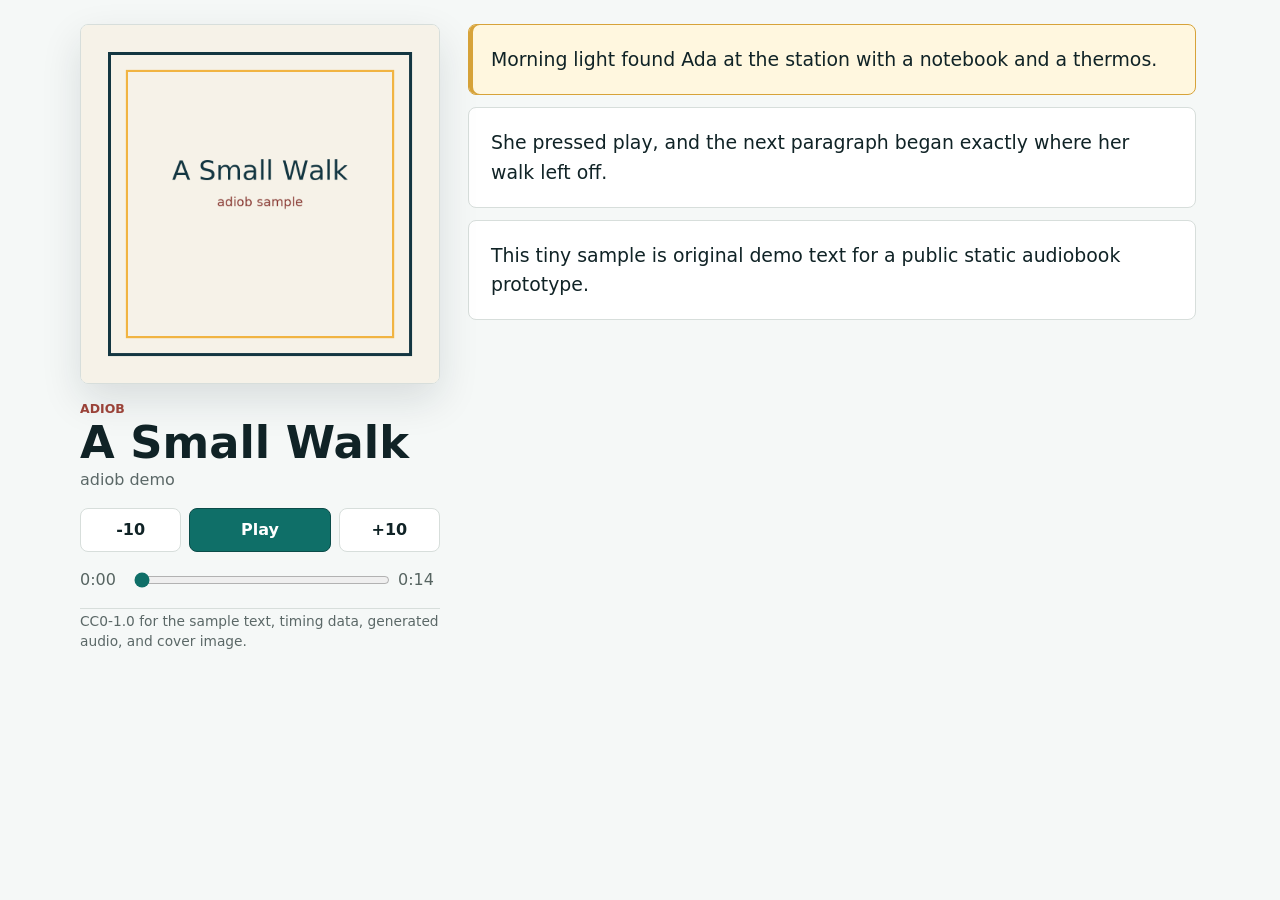
==== index.html @ 16d813bc "feat: add static audiobook prototype" ====
<!doctype html>
<html lang="en">
  <head>
    <meta charset="utf-8" />
    <meta name="viewport" content="width=device-width, initial-scale=1" />
    <meta name="color-scheme" content="light" />
    <title>adiob</title>
    <link rel="stylesheet" href="src/style.css" />
  </head>
  <body>
    <main class="shell">
      <section class="reader" aria-labelledby="book-title">
        <aside class="panel">
          <img id="cover" class="cover" alt="" width="320" height="320" />
          <div class="book-meta">
            <p class="kicker">adiob</p>
            <h1 id="book-title">Loading</h1>
            <p id="book-author"></p>
          </div>
          <audio id="audio" preload="metadata"></audio>
          <div class="transport" aria-label="Playback controls">
            <button id="back" type="button" aria-label="Back 10 seconds">-10</button>
            <button id="play" type="button">Play</button>
            <button id="forward" type="button" aria-label="Forward 10 seconds">+10</button>
          </div>
          <div class="timeline">
            <span id="current-time">0:00</span>
            <input id="scrub" type="range" min="0" max="0" step="0.01" value="0" aria-label="Timeline" />
            <span id="duration">0:00</span>
          </div>
          <p id="book-license" class="license"></p>
        </aside>
        <article id="segments" class="segments" aria-label="Transcript"></article>
      </section>
    </main>
    <script type="module" src="src/app.js"></script>
  </body>
</html>
---- src/style.css ----
:root {
  color: #102326;
  background: #f5f8f7;
  font-family:
    Inter, ui-sans-serif, system-ui, -apple-system, BlinkMacSystemFont, "Segoe UI", sans-serif;
  line-height: 1.5;
  --accent: #0f6f68;
  --accent-dark: #0b4c49;
  --gold: #d7a339;
  --line: #d7dedb;
  --paper: #ffffff;
  --rust: #9a4238;
  --shadow: 0 16px 40px rgb(16 35 38 / 12%);
}

* {
  box-sizing: border-box;
}

body {
  margin: 0;
  min-width: 320px;
}

button,
input {
  font: inherit;
}

.shell {
  min-height: 100vh;
  padding: 24px;
}

.reader {
  display: grid;
  grid-template-columns: minmax(260px, 360px) minmax(0, 1fr);
  gap: 24px;
  min-width: 0;
  max-width: 1120px;
  margin: 0 auto;
}

.panel {
  align-self: start;
  position: sticky;
  top: 24px;
  display: grid;
  gap: 16px;
  min-width: 0;
}

.cover {
  width: 100%;
  aspect-ratio: 1;
  height: auto;
  border: 1px solid var(--line);
  border-radius: 8px;
  box-shadow: var(--shadow);
  object-fit: cover;
}

.book-meta {
  display: grid;
  gap: 2px;
}

.kicker,
.license,
#book-author {
  margin: 0;
  color: #5b6867;
}

.kicker {
  color: var(--rust);
  font-size: 0.78rem;
  font-weight: 800;
  letter-spacing: 0;
  text-transform: uppercase;
}

h1 {
  margin: 0;
  font-size: clamp(2rem, 2rem + 1vw, 3rem);
  line-height: 1;
}

.transport {
  display: grid;
  grid-template-columns: minmax(0, 1fr) minmax(0, 1.4fr) minmax(0, 1fr);
  gap: 8px;
  max-width: 100%;
  min-width: 0;
}

.transport button,
.segment {
  min-height: 44px;
  border: 1px solid var(--line);
  border-radius: 8px;
  color: #102326;
  background: var(--paper);
  cursor: pointer;
}

.transport button {
  min-width: 0;
  font-weight: 800;
}

.transport button:hover,
.transport button:focus-visible,
.segment:hover,
.segment:focus-visible {
  border-color: var(--accent);
  outline: 3px solid rgb(15 111 104 / 18%);
}

#play {
  border-color: var(--accent-dark);
  color: #ffffff;
  background: var(--accent);
}

.timeline {
  display: grid;
  grid-template-columns: 42px 1fr 42px;
  align-items: center;
  gap: 10px;
  color: #566461;
  font-variant-numeric: tabular-nums;
}

#scrub {
  min-width: 0;
  width: 100%;
  accent-color: var(--accent);
}

.license {
  padding-top: 2px;
  border-top: 1px solid var(--line);
  font-size: 0.86rem;
  overflow-wrap: anywhere;
}

.segments {
  display: grid;
  gap: 12px;
  align-content: start;
  min-width: 0;
  max-height: calc(100vh - 48px);
  padding: 0 4px 24px;
  overflow: auto;
}

.segment {
  display: block;
  width: 100%;
  max-width: 100%;
  min-width: 0;
  padding: 20px 22px;
  text-align: left;
  font-size: 1.18rem;
  line-height: 1.55;
  overflow-wrap: break-word;
}

.segment.active {
  border-color: var(--gold);
  background: #fff7df;
  box-shadow: inset 4px 0 0 var(--gold);
}

.load-error {
  margin: 0;
  padding: 16px;
  border: 1px solid #e3beb9;
  border-radius: 8px;
  color: #6e2019;
  background: #fff5f3;
}

@media (max-width: 760px) {
  .shell {
    padding: 14px;
  }

  .reader {
    grid-template-columns: 1fr;
    gap: 18px;
    overflow: hidden;
  }

  .panel {
    position: static;
  }

  .cover {
    width: min(100%, 220px);
  }

  .segments {
    max-height: none;
    padding-bottom: 48px;
  }

  .segment {
    padding: 16px;
    font-size: 1rem;
  }
}
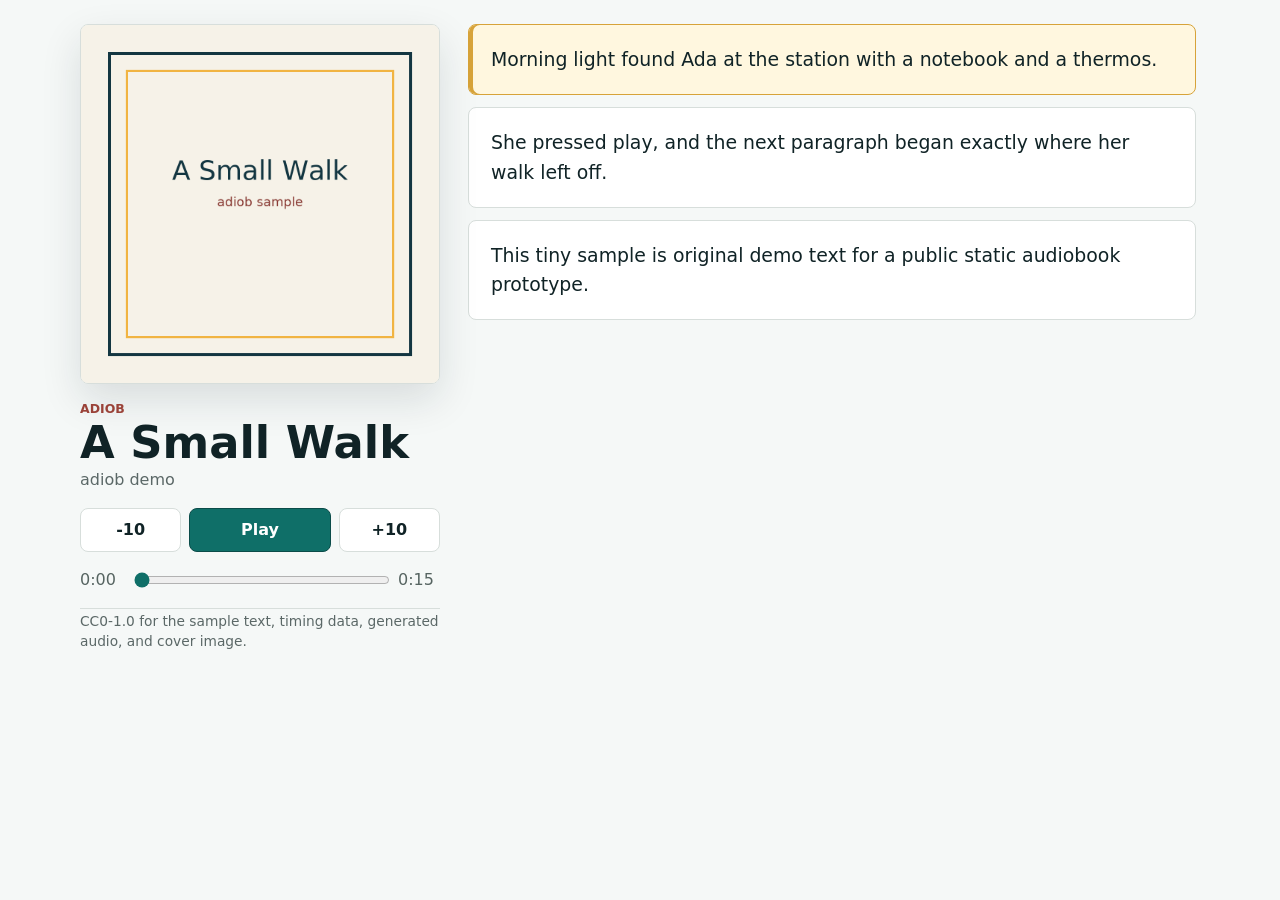
==== commit af7b8558: "feat: upgrade audiobook publishing workflow" ====
--- a/index.html
+++ b/index.html
@@ -18,6 +18,7 @@
             <p id="book-author"></p>
           </div>
           <audio id="audio" preload="metadata"></audio>
+          <a id="release-audio" class="release-link" hidden>Release audio</a>
           <div class="transport" aria-label="Playback controls">
             <button id="back" type="button" aria-label="Back 10 seconds">-10</button>
             <button id="play" type="button">Play</button>
--- a/src/style.css
+++ b/src/style.css
@@ -145,6 +145,22 @@
   overflow-wrap: anywhere;
 }
 
+.release-link {
+  display: inline-flex;
+  align-items: center;
+  min-height: 36px;
+  width: fit-content;
+  max-width: 100%;
+  color: var(--accent-dark);
+  font-size: 0.92rem;
+  font-weight: 800;
+  overflow-wrap: anywhere;
+}
+
+.release-link[hidden] {
+  display: none;
+}
+
 .segments {
   display: grid;
   gap: 12px;
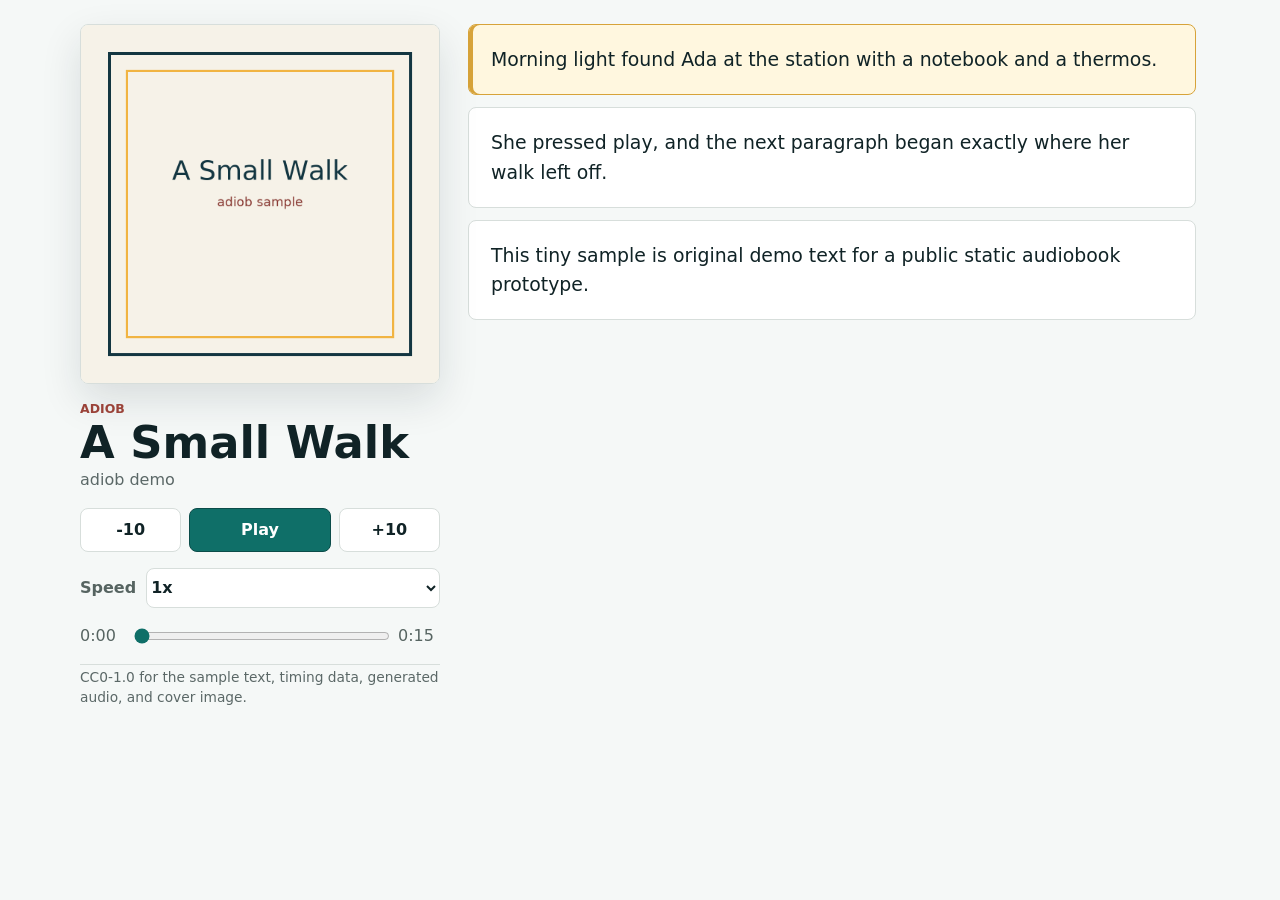
==== commit 95e05f2a: "fix: support local audio seeking" ====
--- a/index.html
+++ b/index.html
@@ -24,6 +24,16 @@
             <button id="play" type="button">Play</button>
             <button id="forward" type="button" aria-label="Forward 10 seconds">+10</button>
           </div>
+          <label class="rate-control">
+            <span>Speed</span>
+            <select id="playback-rate" aria-label="Playback speed">
+              <option value="0.75">0.75x</option>
+              <option value="1" selected>1x</option>
+              <option value="1.25">1.25x</option>
+              <option value="1.5">1.5x</option>
+              <option value="2">2x</option>
+            </select>
+          </label>
           <div class="timeline">
             <span id="current-time">0:00</span>
             <input id="scrub" type="range" min="0" max="0" step="0.01" value="0" aria-label="Timeline" />
--- a/src/style.css
+++ b/src/style.css
@@ -23,7 +23,8 @@
 }
 
 button,
-input {
+input,
+select {
   font: inherit;
 }
 
@@ -111,6 +112,7 @@
 
 .transport button:hover,
 .transport button:focus-visible,
+.rate-control select:focus-visible,
 .segment:hover,
 .segment:focus-visible {
   border-color: var(--accent);
@@ -121,6 +123,24 @@
   border-color: var(--accent-dark);
   color: #ffffff;
   background: var(--accent);
+}
+
+.rate-control {
+  display: grid;
+  grid-template-columns: auto minmax(0, 1fr);
+  align-items: center;
+  gap: 10px;
+  color: #566461;
+  font-weight: 800;
+}
+
+.rate-control select {
+  min-height: 40px;
+  min-width: 0;
+  border: 1px solid var(--line);
+  border-radius: 8px;
+  color: #102326;
+  background: var(--paper);
 }
 
 .timeline {
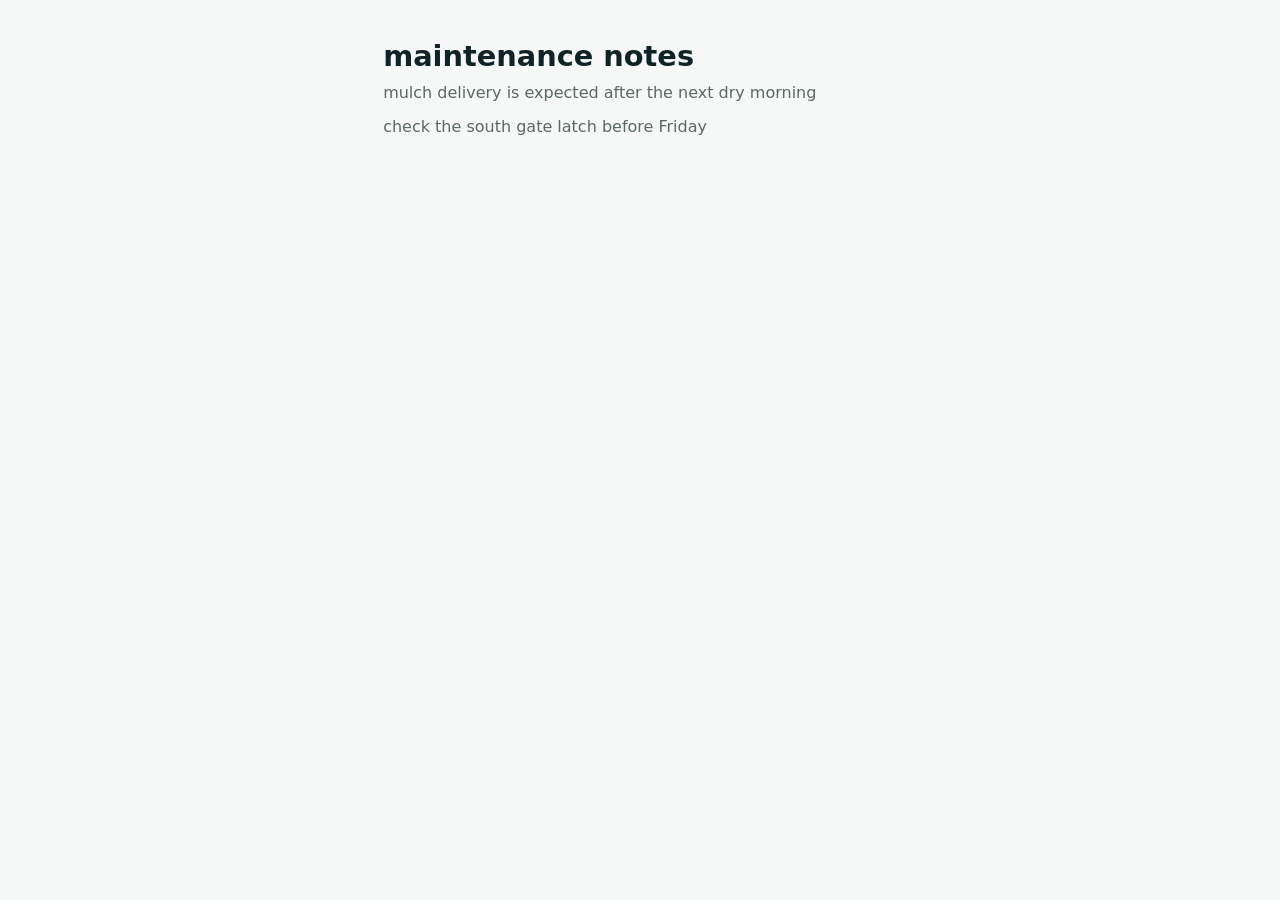
==== commit 4f79738b: "feat: stage private book demos for pages" ====
--- a/index.html
+++ b/index.html
@@ -4,46 +4,14 @@
     <meta charset="utf-8" />
     <meta name="viewport" content="width=device-width, initial-scale=1" />
     <meta name="color-scheme" content="light" />
-    <title>adiob</title>
+    <title>maintenance notes</title>
     <link rel="stylesheet" href="src/style.css" />
   </head>
   <body>
-    <main class="shell">
-      <section class="reader" aria-labelledby="book-title">
-        <aside class="panel">
-          <img id="cover" class="cover" alt="" width="320" height="320" />
-          <div class="book-meta">
-            <p class="kicker">adiob</p>
-            <h1 id="book-title">Loading</h1>
-            <p id="book-author"></p>
-          </div>
-          <audio id="audio" preload="metadata"></audio>
-          <a id="release-audio" class="release-link" hidden>Release audio</a>
-          <div class="transport" aria-label="Playback controls">
-            <button id="back" type="button" aria-label="Back 10 seconds">-10</button>
-            <button id="play" type="button">Play</button>
-            <button id="forward" type="button" aria-label="Forward 10 seconds">+10</button>
-          </div>
-          <label class="rate-control">
-            <span>Speed</span>
-            <select id="playback-rate" aria-label="Playback speed">
-              <option value="0.75">0.75x</option>
-              <option value="1" selected>1x</option>
-              <option value="1.25">1.25x</option>
-              <option value="1.5">1.5x</option>
-              <option value="2">2x</option>
-            </select>
-          </label>
-          <div class="timeline">
-            <span id="current-time">0:00</span>
-            <input id="scrub" type="range" min="0" max="0" step="0.01" value="0" aria-label="Timeline" />
-            <span id="duration">0:00</span>
-          </div>
-          <p id="book-license" class="license"></p>
-        </aside>
-        <article id="segments" class="segments" aria-label="Transcript"></article>
-      </section>
+    <main class="fake-page" aria-labelledby="page-title">
+      <h1 id="page-title">maintenance notes</h1>
+      <p>mulch delivery is expected after the next dry morning</p>
+      <p>check the south gate latch before Friday</p>
     </main>
-    <script type="module" src="src/app.js"></script>
   </body>
 </html>
--- a/src/style.css
+++ b/src/style.css
@@ -30,13 +30,13 @@
 
 .shell {
   min-height: 100vh;
-  padding: 24px;
+  padding: 18px;
 }
 
 .reader {
   display: grid;
   grid-template-columns: minmax(260px, 360px) minmax(0, 1fr);
-  gap: 24px;
+  gap: 20px;
   min-width: 0;
   max-width: 1120px;
   margin: 0 auto;
@@ -45,9 +45,15 @@
 .panel {
   align-self: start;
   position: sticky;
-  top: 24px;
-  display: grid;
-  gap: 16px;
+  top: 18px;
+  display: grid;
+  gap: 12px;
+  width: 100%;
+  max-width: 100%;
+  min-width: 0;
+}
+
+.panel > * {
   min-width: 0;
 }
 
@@ -68,6 +74,7 @@
 
 .kicker,
 .license,
+.notice,
 #book-author {
   margin: 0;
   color: #5b6867;
@@ -91,30 +98,25 @@
   display: grid;
   grid-template-columns: minmax(0, 1fr) minmax(0, 1.4fr) minmax(0, 1fr);
   gap: 8px;
+  width: 100%;
   max-width: 100%;
   min-width: 0;
 }
 
-.transport button,
-.segment {
+.transport button {
   min-height: 44px;
+  min-width: 0;
   border: 1px solid var(--line);
   border-radius: 8px;
   color: #102326;
   background: var(--paper);
   cursor: pointer;
-}
-
-.transport button {
-  min-width: 0;
   font-weight: 800;
 }
 
 .transport button:hover,
 .transport button:focus-visible,
-.rate-control select:focus-visible,
-.segment:hover,
-.segment:focus-visible {
+.rate-control select:focus-visible {
   border-color: var(--accent);
   outline: 3px solid rgb(15 111 104 / 18%);
 }
@@ -130,8 +132,35 @@
   grid-template-columns: auto minmax(0, 1fr);
   align-items: center;
   gap: 10px;
+  width: 100%;
   color: #566461;
   font-weight: 800;
+}
+
+.book-picker {
+  display: grid;
+  gap: 6px;
+  width: 100%;
+  color: #566461;
+  font-weight: 800;
+}
+
+.book-picker select {
+  min-height: 40px;
+  min-width: 0;
+  border: 1px solid var(--line);
+  border-radius: 8px;
+  color: #102326;
+  background: var(--paper);
+}
+
+.book-picker select:focus-visible {
+  border-color: var(--accent);
+  outline: 3px solid rgb(15 111 104 / 18%);
+}
+
+.book-picker[hidden] {
+  display: none;
 }
 
 .rate-control select {
@@ -148,6 +177,7 @@
   grid-template-columns: 42px 1fr 42px;
   align-items: center;
   gap: 10px;
+  width: 100%;
   color: #566461;
   font-variant-numeric: tabular-nums;
 }
@@ -162,6 +192,11 @@
   padding-top: 2px;
   border-top: 1px solid var(--line);
   font-size: 0.86rem;
+  overflow-wrap: anywhere;
+}
+
+.notice {
+  font-size: 0.82rem;
   overflow-wrap: anywhere;
 }
 
@@ -182,31 +217,59 @@
 }
 
 .segments {
-  display: grid;
-  gap: 12px;
-  align-content: start;
-  min-width: 0;
-  max-height: calc(100vh - 48px);
-  padding: 0 4px 24px;
+  min-width: 0;
+  max-width: 68ch;
+  max-height: calc(100vh - 36px);
+  padding: 2px 2px 20px;
   overflow: auto;
+  color: #1c2522;
+  font-family: Georgia, "Times New Roman", Times, serif;
+  font-size: 1.12rem;
+  line-height: 1.18;
 }
 
 .segment {
-  display: block;
-  width: 100%;
-  max-width: 100%;
-  min-width: 0;
-  padding: 20px 22px;
+  display: inline;
+  margin: 0 0.18em 0 0;
+  padding: 0;
+  border: 0;
+  color: inherit;
+  background: transparent;
+  cursor: pointer;
+  appearance: none;
+  font: inherit;
   text-align: left;
-  font-size: 1.18rem;
-  line-height: 1.55;
+  line-height: inherit;
   overflow-wrap: break-word;
 }
 
-.segment.active {
-  border-color: var(--gold);
-  background: #fff7df;
-  box-shadow: inset 4px 0 0 var(--gold);
+.segment-text {
+  padding: 0 0.08em;
+  border-radius: 2px;
+  box-decoration-break: clone;
+  -webkit-box-decoration-break: clone;
+}
+
+.segment:hover .segment-text {
+  background: #edf4f1;
+}
+
+.segment:focus-visible {
+  outline: 0;
+}
+
+.segment:focus-visible .segment-text {
+  outline: 2px solid rgb(15 111 104 / 45%);
+  outline-offset: 2px;
+}
+
+.segment.active .segment-text {
+  background: #fff0a8;
+  box-shadow: 0 0 0 1px rgb(215 163 57 / 35%);
+}
+
+.segment.active:hover .segment-text {
+  background: #fff0a8;
 }
 
 .load-error {
@@ -218,14 +281,37 @@
   background: #fff5f3;
 }
 
+.fake-page {
+  display: grid;
+  align-content: start;
+  gap: 10px;
+  min-height: 100vh;
+  max-width: 54ch;
+  margin: 0 auto;
+  padding: 42px 18px;
+}
+
+.fake-page h1,
+.fake-page p {
+  margin: 0;
+}
+
+.fake-page h1 {
+  font-size: 1.8rem;
+}
+
+.fake-page p {
+  color: #5b6867;
+}
+
 @media (max-width: 760px) {
   .shell {
-    padding: 14px;
+    padding: 12px;
   }
 
   .reader {
     grid-template-columns: 1fr;
-    gap: 18px;
+    gap: 14px;
     overflow: hidden;
   }
 
@@ -233,17 +319,21 @@
     position: static;
   }
 
+  .transport {
+    grid-template-columns: repeat(3, minmax(0, 1fr));
+  }
+
+  .transport button {
+    padding: 0 8px;
+  }
+
   .cover {
     width: min(100%, 220px);
   }
 
   .segments {
     max-height: none;
-    padding-bottom: 48px;
-  }
-
-  .segment {
-    padding: 16px;
-    font-size: 1rem;
-  }
-}
+    padding-bottom: 32px;
+    font-size: 1.04rem;
+  }
+}
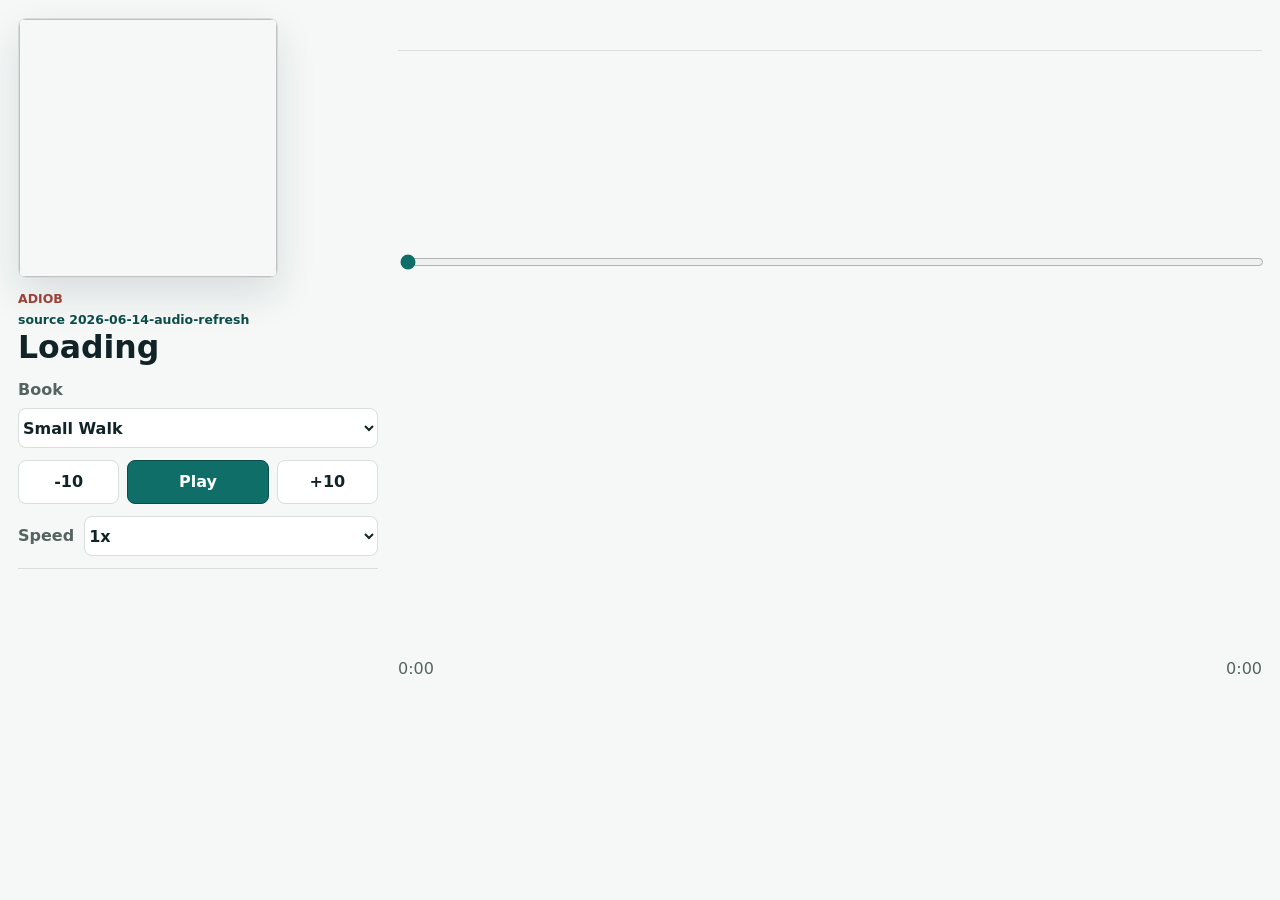
==== commit 884c33f0: "fix: page owned book reader" ====
--- a/index.html
+++ b/index.html
@@ -4,14 +4,15 @@
     <meta charset="utf-8" />
     <meta name="viewport" content="width=device-width, initial-scale=1" />
     <meta name="color-scheme" content="light" />
-    <title>maintenance notes</title>
+    <meta http-equiv="refresh" content="0; url=field-notes-819a/" />
+    <link rel="canonical" href="field-notes-819a/" />
+    <title>adiob</title>
     <link rel="stylesheet" href="src/style.css" />
   </head>
   <body>
     <main class="fake-page" aria-labelledby="page-title">
-      <h1 id="page-title">maintenance notes</h1>
-      <p>mulch delivery is expected after the next dry morning</p>
-      <p>check the south gate latch before Friday</p>
+      <h1 id="page-title">adiob</h1>
+      <p><a href="field-notes-819a/">Open the audiobook reader</a></p>
     </main>
   </body>
 </html>
--- a/src/style.css
+++ b/src/style.css
@@ -36,9 +36,11 @@
 .reader {
   display: grid;
   grid-template-columns: minmax(260px, 360px) minmax(0, 1fr);
+  align-items: start;
   gap: 20px;
-  min-width: 0;
-  max-width: 1120px;
+  width: 100%;
+  min-width: 0;
+  max-width: none;
   margin: 0 auto;
 }
 
@@ -58,7 +60,7 @@
 }
 
 .cover {
-  width: 100%;
+  width: min(100%, 260px);
   aspect-ratio: 1;
   height: auto;
   border: 1px solid var(--line);
@@ -73,6 +75,7 @@
 }
 
 .kicker,
+.build-tag,
 .license,
 .notice,
 #book-author {
@@ -88,12 +91,24 @@
   text-transform: uppercase;
 }
 
+.build-tag {
+  color: var(--accent-dark);
+  font-size: 0.78rem;
+  font-weight: 800;
+}
+
 h1 {
   margin: 0;
   font-size: clamp(2rem, 2rem + 1vw, 3rem);
   line-height: 1;
 }
 
+.book-meta h1 {
+  font-size: clamp(1.55rem, 1.25rem + 0.9vw, 2.15rem);
+  line-height: 1.04;
+  overflow-wrap: anywhere;
+}
+
 .transport {
   display: grid;
   grid-template-columns: minmax(0, 1fr) minmax(0, 1.4fr) minmax(0, 1fr);
@@ -116,6 +131,9 @@
 
 .transport button:hover,
 .transport button:focus-visible,
+.page-nav button:hover,
+.page-nav button:focus-visible,
+.page-picker select:focus-visible,
 .rate-control select:focus-visible {
   border-color: var(--accent);
   outline: 3px solid rgb(15 111 104 / 18%);
@@ -163,6 +181,68 @@
   display: none;
 }
 
+.content {
+  display: grid;
+  grid-template-rows: auto minmax(0, 1fr) auto;
+  gap: 10px;
+  min-width: 0;
+  height: calc(100vh - 36px);
+}
+
+.page-tools {
+  display: grid;
+  grid-template-columns: minmax(0, 1fr) auto;
+  align-items: end;
+  gap: 10px;
+  min-width: 0;
+  color: #566461;
+  font-weight: 800;
+}
+
+.page-tools[hidden] {
+  display: none;
+}
+
+.page-picker {
+  display: grid;
+  gap: 6px;
+  min-width: 0;
+}
+
+.page-picker select {
+  min-height: 40px;
+  min-width: 0;
+  border: 1px solid var(--line);
+  border-radius: 8px;
+  color: #102326;
+  background: var(--paper);
+}
+
+.page-nav {
+  display: grid;
+  grid-template-columns: auto minmax(5ch, auto) auto;
+  align-items: center;
+  gap: 8px;
+  white-space: nowrap;
+}
+
+.page-nav button {
+  min-height: 40px;
+  border: 1px solid var(--line);
+  border-radius: 8px;
+  color: #102326;
+  background: var(--paper);
+  cursor: pointer;
+  font-weight: 800;
+}
+
+.page-nav button:disabled,
+.transport button:disabled {
+  color: #8a9693;
+  cursor: default;
+  background: #eef3f1;
+}
+
 .rate-control select {
   min-height: 40px;
   min-width: 0;
@@ -174,18 +254,35 @@
 
 .timeline {
   display: grid;
-  grid-template-columns: 42px 1fr 42px;
+  grid-template-columns: 1fr 1fr;
   align-items: center;
-  gap: 10px;
-  width: 100%;
+  gap: 2px 10px;
+  width: 100%;
+  max-width: none;
+  padding-top: 10px;
+  border-top: 1px solid var(--line);
+  background: #f5f8f7;
   color: #566461;
   font-variant-numeric: tabular-nums;
 }
 
 #scrub {
+  grid-column: 1 / -1;
+  grid-row: 1;
   min-width: 0;
   width: 100%;
   accent-color: var(--accent);
+}
+
+#current-time {
+  grid-column: 1;
+  grid-row: 2;
+}
+
+#duration {
+  grid-column: 2;
+  grid-row: 2;
+  text-align: right;
 }
 
 .license {
@@ -193,6 +290,10 @@
   border-top: 1px solid var(--line);
   font-size: 0.86rem;
   overflow-wrap: anywhere;
+}
+
+.license[hidden] {
+  display: none;
 }
 
 .notice {
@@ -218,8 +319,8 @@
 
 .segments {
   min-width: 0;
-  max-width: 68ch;
-  max-height: calc(100vh - 36px);
+  max-width: min(76ch, 100%);
+  min-height: 0;
   padding: 2px 2px 20px;
   overflow: auto;
   color: #1c2522;
@@ -309,7 +410,7 @@
     padding: 12px;
   }
 
-  .reader {
+.reader {
     grid-template-columns: 1fr;
     gap: 14px;
     overflow: hidden;
@@ -331,9 +432,27 @@
     width: min(100%, 220px);
   }
 
+  .content {
+    height: auto;
+  }
+
+  .page-tools {
+    grid-template-columns: 1fr;
+    align-items: stretch;
+  }
+
+  .page-nav {
+    grid-template-columns: minmax(0, 1fr) auto minmax(0, 1fr);
+  }
+
   .segments {
     max-height: none;
     padding-bottom: 32px;
+    overflow: visible;
     font-size: 1.04rem;
   }
-}
+
+  .timeline {
+    width: 100%;
+  }
+}
